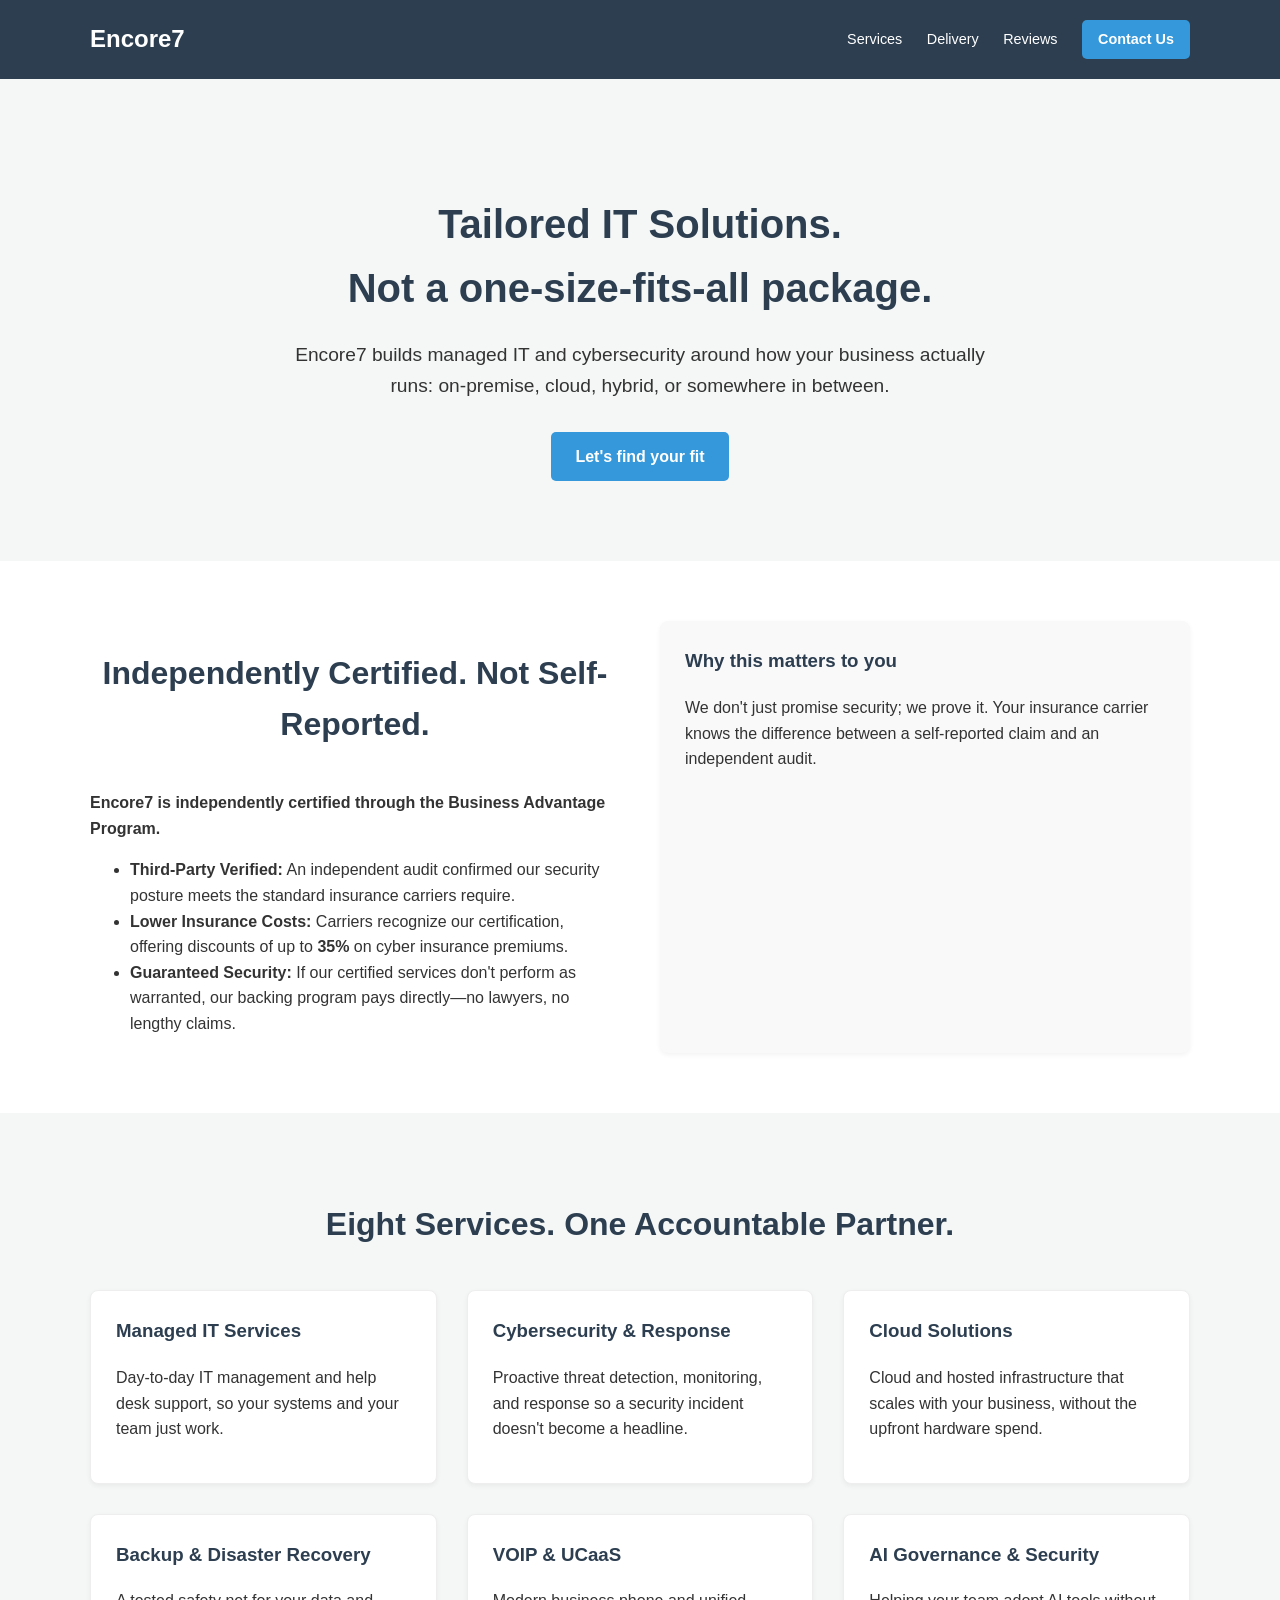
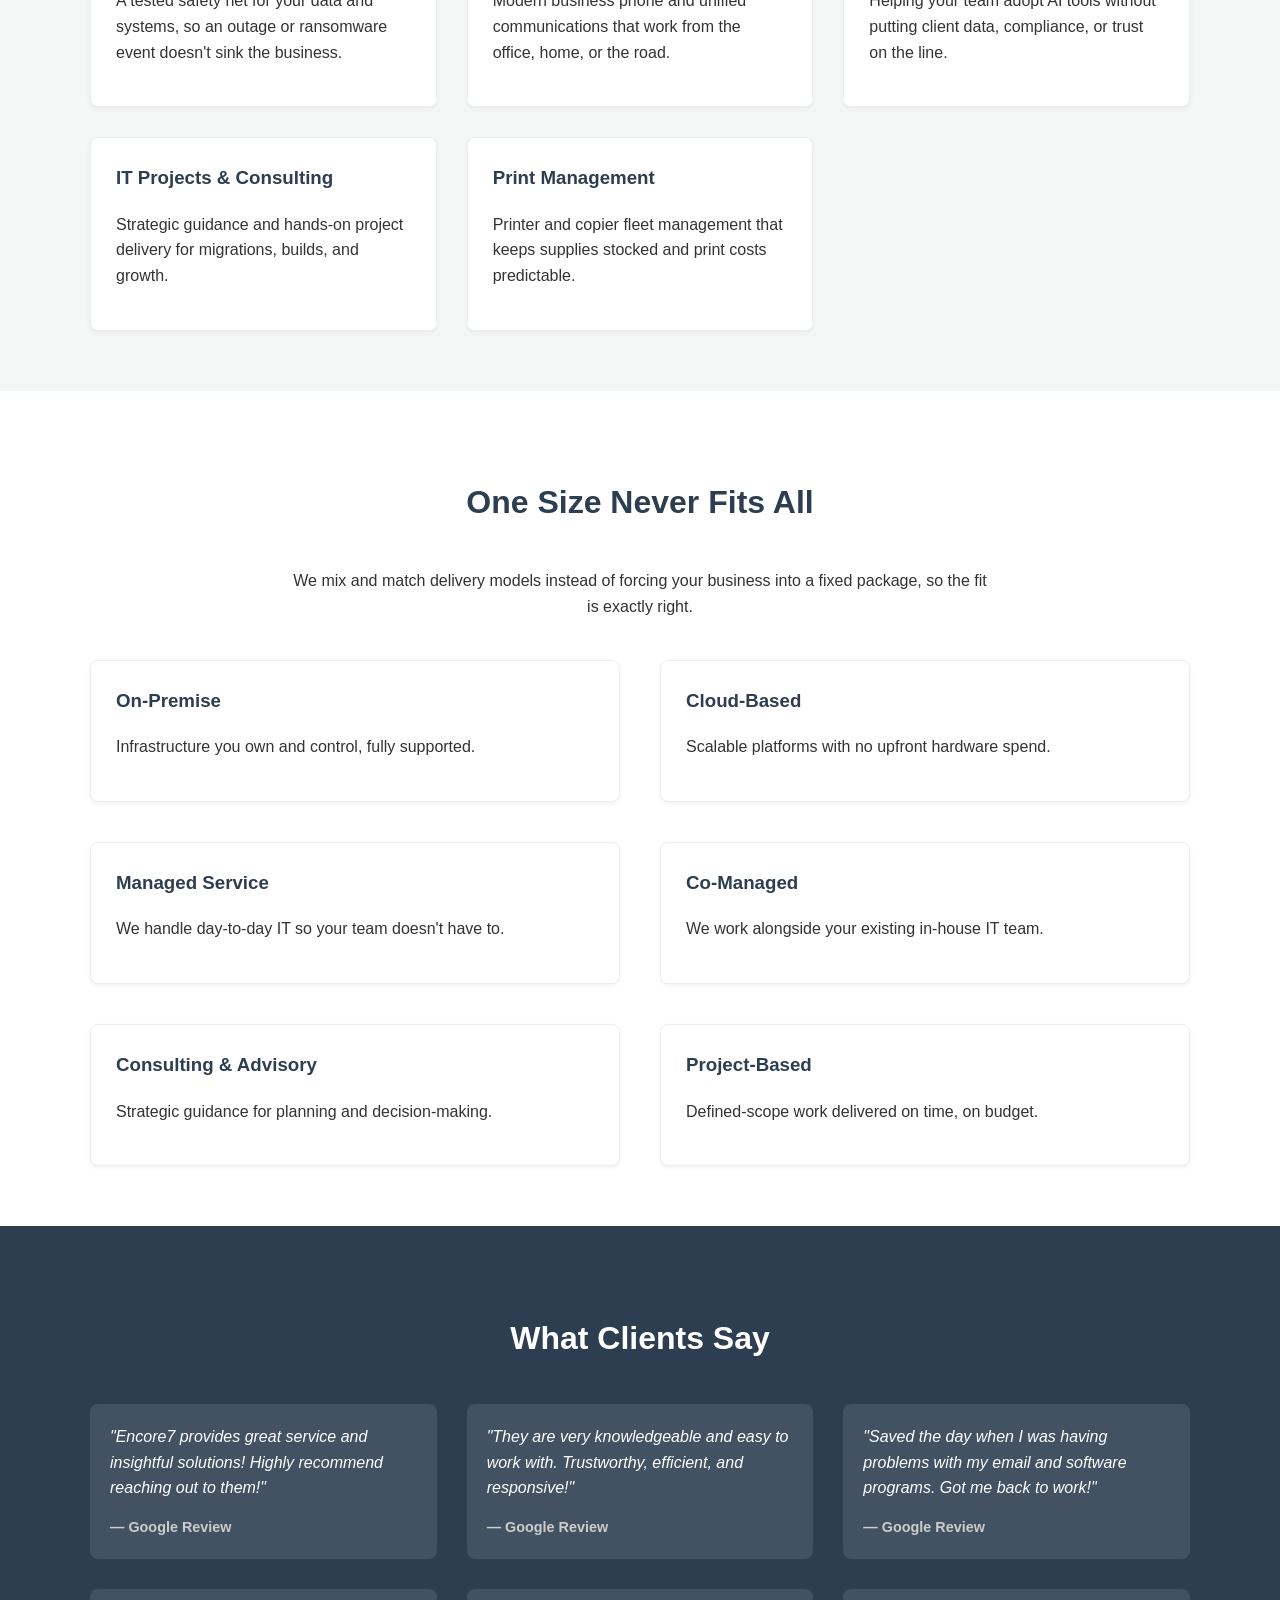
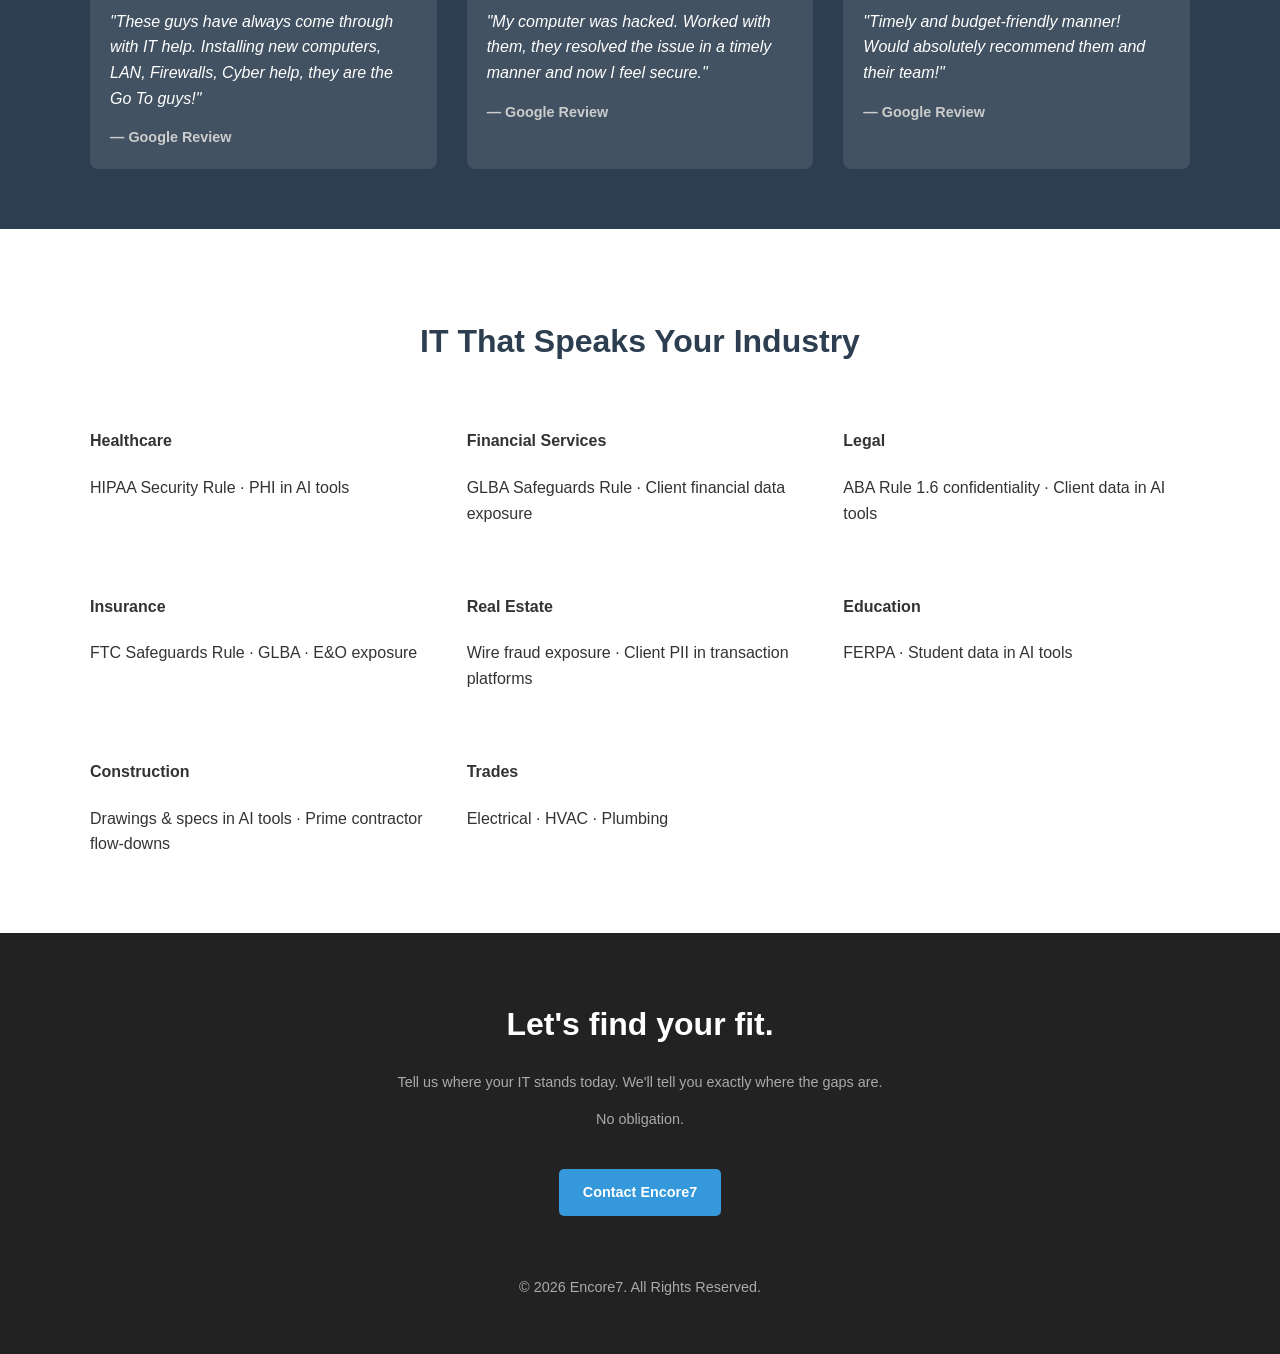
==== intex.html @ fee442d4 "Add files via upload" ====
<!DOCTYPE html>
<html lang="en">
<head>
    <meta charset="UTF-8">
    <meta name="viewport" content="width=device-width, initial-scale=1.0">
    <title>Encore7 | Tailored IT Solutions</title>
    <style>
        :root {
            --primary: #2c3e50;
            --accent: #3498db;
            --light: #f4f7f6;
            --text: #333;
            --white: #ffffff;
        }
        
        body {
            font-family: -apple-system, BlinkMacSystemFont, "Segoe UI", Roboto, Helvetica, Arial, sans-serif;
            line-height: 1.6;
            color: var(--text);
            margin: 0;
            padding: 0;
            background-color: var(--white);
        }

        /* Layout */
        .container {
            max-width: 1100px;
            margin: 0 auto;
            padding: 0 20px;
        }

        section {
            padding: 60px 0;
        }

        /* Header */
        header {
            background: var(--primary);
            color: var(--white);
            padding: 20px 0;
            position: sticky;
            top: 0;
            z-index: 100;
        }

        nav {
            display: flex;
            justify-content: space-between;
            align-items: center;
        }

        .logo {
            font-size: 1.5rem;
            font-weight: bold;
            color: var(--white);
            text-decoration: none;
        }

        .nav-links a {
            color: var(--white);
            text-decoration: none;
            margin-left: 20px;
            font-size: 0.9rem;
        }

        /* Hero */
        .hero {
            background: var(--light);
            text-align: center;
            padding: 80px 20px;
        }

        .hero h1 {
            font-size: 2.5rem;
            margin-bottom: 20px;
            color: var(--primary);
        }

        .hero p {
            font-size: 1.2rem;
            max-width: 700px;
            margin: 0 auto 30px;
        }

        .btn {
            display: inline-block;
            background: var(--accent);
            color: var(--white);
            padding: 12px 24px;
            text-decoration: none;
            border-radius: 5px;
            font-weight: bold;
            transition: background 0.3s;
        }

        .btn:hover {
            background: #2980b9;
        }

        /* Sections */
        h2 {
            text-align: center;
            font-size: 2rem;
            margin-bottom: 40px;
            color: var(--primary);
        }

        /* Grid Layouts */
        .grid-3 {
            display: grid;
            grid-template-columns: repeat(auto-fit, minmax(300px, 1fr));
            gap: 30px;
        }

        .grid-2 {
            display: grid;
            grid-template-columns: repeat(auto-fit, minmax(400px, 1fr));
            gap: 40px;
        }

        /* Cards */
        .card {
            background: var(--white);
            border: 1px solid #eee;
            padding: 25px;
            border-radius: 8px;
            box-shadow: 0 2px 5px rgba(0,0,0,0.05);
            transition: transform 0.2s;
        }

        .card:hover {
            transform: translateY(-5px);
            border-color: var(--accent);
        }

        .card h3 {
            margin-top: 0;
            color: var(--primary);
        }

        .badge {
            display: inline-block;
            background: #e8f6f3;
            color: #1abc9c;
            padding: 5px 10px;
            border-radius: 4px;
            font-size: 0.8rem;
            font-weight: bold;
            margin-bottom: 15px;
        }

        /* Testimonials */
        .testimonials {
            background: var(--primary);
            color: var(--white);
        }

        .testimonials h2 {
            color: var(--white);
        }

        .testimonial-card {
            background: rgba(255,255,255,0.1);
            padding: 20px;
            border-radius: 8px;
            font-style: italic;
        }

        .testimonial-author {
            display: block;
            margin-top: 15px;
            font-weight: bold;
            font-style: normal;
            font-size: 0.9rem;
            color: #ccc;
        }

        /* Footer */
        footer {
            background: #222;
            color: #aaa;
            text-align: center;
            padding: 40px 0;
            font-size: 0.9rem;
        }

        @media (max-width: 768px) {
            .hero h1 { font-size: 1.8rem; }
            .grid-2, .grid-3 { grid-template-columns: 1fr; }
        }
    </style>
</head>
<body>

    <header>
        <div class="container">
            <nav>
                <a href="#" class="logo">Encore7</a>
                <div class="nav-links">
                    <a href="#services">Services</a>
                    <a href="#models">Delivery</a>
                    <a href="#testimonials">Reviews</a>
                    <a href="#contact" class="btn" style="margin-left: 20px; padding: 8px 16px;">Contact Us</a>
                </div>
            </nav>
        </div>
    </header>

    <!-- Hero Section -->
    <section class="hero">
        <div class="container">
            <h1>Tailored IT Solutions.<br>Not a one-size-fits-all package.</h1>
            <p>Encore7 builds managed IT and cybersecurity around how your business actually runs: on-premise, cloud, hybrid, or somewhere in between.</p>
            <a href="#contact" class="btn">Let's find your fit</a>
        </div>
    </section>

    <!-- Certification Section -->
    <section>
        <div class="container">
            <div class="grid-2">
                <div>
                    <h2>Independently Certified. Not Self-Reported.</h2>
                    <p><strong>Encore7 is independently certified through the Business Advantage Program.</strong></p>
                    <ul>
                        <li><strong>Third-Party Verified:</strong> An independent audit confirmed our security posture meets the standard insurance carriers require.</li>
                        <li><strong>Lower Insurance Costs:</strong> Carriers recognize our certification, offering discounts of up to <strong>35%</strong> on cyber insurance premiums.</li>
                        <li><strong>Guaranteed Security:</strong> If our certified services don't perform as warranted, our backing program pays directly—no lawyers, no lengthy claims.</li>
                    </ul>
                </div>
                <div class="card" style="background: #f9f9f9; border: none;">
                    <h3>Why this matters to you</h3>
                    <p>We don't just promise security; we prove it. Your insurance carrier knows the difference between a self-reported claim and an independent audit.</p>
                </div>
            </div>
        </div>
    </section>

    <!-- Services Section -->
    <section id="services" style="background: #f4f7f6;">
        <div class="container">
            <h2>Eight Services. One Accountable Partner.</h2>
            <div class="grid-3">
                <div class="card">
                    <h3>Managed IT Services</h3>
                    <p>Day-to-day IT management and help desk support, so your systems and your team just work.</p>
                </div>
                <div class="card">
                    <h3>Cybersecurity & Response</h3>
                    <p>Proactive threat detection, monitoring, and response so a security incident doesn't become a headline.</p>
                </div>
                <div class="card">
                    <h3>Cloud Solutions</h3>
                    <p>Cloud and hosted infrastructure that scales with your business, without the upfront hardware spend.</p>
                </div>
                <div class="card">
                    <h3>Backup & Disaster Recovery</h3>
                    <p>A tested safety net for your data and systems, so an outage or ransomware event doesn't sink the business.</p>
                </div>
                <div class="card">
                    <h3>VOIP & UCaaS</h3>
                    <p>Modern business phone and unified communications that work from the office, home, or the road.</p>
                </div>
                <div class="card">
                    <h3>AI Governance & Security</h3>
                    <p>Helping your team adopt AI tools without putting client data, compliance, or trust on the line.</p>
                </div>
                <div class="card">
                    <h3>IT Projects & Consulting</h3>
                    <p>Strategic guidance and hands-on project delivery for migrations, builds, and growth.</p>
                </div>
                <div class="card">
                    <h3>Print Management</h3>
                    <p>Printer and copier fleet management that keeps supplies stocked and print costs predictable.</p>
                </div>
            </div>
        </div>
    </section>

    <!-- Delivery Models -->
    <section id="models">
        <div class="container">
            <h2>One Size Never Fits All</h2>
            <p style="text-align: center; max-width: 700px; margin: 0 auto 40px;">We mix and match delivery models instead of forcing your business into a fixed package, so the fit is exactly right.</p>
            <div class="grid-2">
                <div class="card">
                    <h3>On-Premise</h3>
                    <p>Infrastructure you own and control, fully supported.</p>
                </div>
                <div class="card">
                    <h3>Cloud-Based</h3>
                    <p>Scalable platforms with no upfront hardware spend.</p>
                </div>
                <div class="card">
                    <h3>Managed Service</h3>
                    <p>We handle day-to-day IT so your team doesn't have to.</p>
                </div>
                <div class="card">
                    <h3>Co-Managed</h3>
                    <p>We work alongside your existing in-house IT team.</p>
                </div>
                <div class="card">
                    <h3>Consulting & Advisory</h3>
                    <p>Strategic guidance for planning and decision-making.</p>
                </div>
                <div class="card">
                    <h3>Project-Based</h3>
                    <p>Defined-scope work delivered on time, on budget.</p>
                </div>
            </div>
        </div>
    </section>

    <!-- Testimonials -->
    <section id="testimonials" class="testimonials">
        <div class="container">
            <h2>What Clients Say</h2>
            <div class="grid-3">
                <div class="testimonial-card">
                    "Encore7 provides great service and insightful solutions! Highly recommend reaching out to them!"
                    <span class="testimonial-author">— Google Review</span>
                </div>
                <div class="testimonial-card">
                    "They are very knowledgeable and easy to work with. Trustworthy, efficient, and responsive!"
                    <span class="testimonial-author">— Google Review</span>
                </div>
                <div class="testimonial-card">
                    "Saved the day when I was having problems with my email and software programs. Got me back to work!"
                    <span class="testimonial-author">— Google Review</span>
                </div>
                <div class="testimonial-card">
                    "These guys have always come through with IT help. Installing new computers, LAN, Firewalls, Cyber help, they are the Go To guys!"
                    <span class="testimonial-author">— Google Review</span>
                </div>
                <div class="testimonial-card">
                    "My computer was hacked. Worked with them, they resolved the issue in a timely manner and now I feel secure."
                    <span class="testimonial-author">— Google Review</span>
                </div>
                <div class="testimonial-card">
                    "Timely and budget-friendly manner! Would absolutely recommend them and their team!"
                    <span class="testimonial-author">— Google Review</span>
                </div>
            </div>
        </div>
    </section>

    <!-- Industry Compliance -->
    <section>
        <div class="container">
            <h2>IT That Speaks Your Industry</h2>
            <div class="grid-3">
                <div>
                    <h4>Healthcare</h4>
                    <p>HIPAA Security Rule · PHI in AI tools</p>
                </div>
                <div>
                    <h4>Financial Services</h4>
                    <p>GLBA Safeguards Rule · Client financial data exposure</p>
                </div>
                <div>
                    <h4>Legal</h4>
                    <p>ABA Rule 1.6 confidentiality · Client data in AI tools</p>
                </div>
                <div>
                    <h4>Insurance</h4>
                    <p>FTC Safeguards Rule · GLBA · E&O exposure</p>
                </div>
                <div>
                    <h4>Real Estate</h4>
                    <p>Wire fraud exposure · Client PII in transaction platforms</p>
                </div>
                <div>
                    <h4>Education</h4>
                    <p>FERPA · Student data in AI tools</p>
                </div>
                <div>
                    <h4>Construction</h4>
                    <p>Drawings & specs in AI tools · Prime contractor flow-downs</p>
                </div>
                <div>
                    <h4>Trades</h4>
                    <p>Electrical · HVAC · Plumbing</p>
                </div>
            </div>
        </div>
    </section>

    <!-- Contact / Footer -->
    <footer id="contact">
        <div class="container">
            <h2 style="color: white; margin-bottom: 20px;">Let's find your fit.</h2>
            <p>Tell us where your IT stands today. We'll tell you exactly where the gaps are.</p>
            <p>No obligation.</p>
            <br>
            <a href="mailto:contact@encore7.com" class="btn">Contact Encore7</a>
            <br><br><br>
            <p>&copy; 2026 Encore7. All Rights Reserved.</p>
        </div>
    </footer>

</body>
</html>
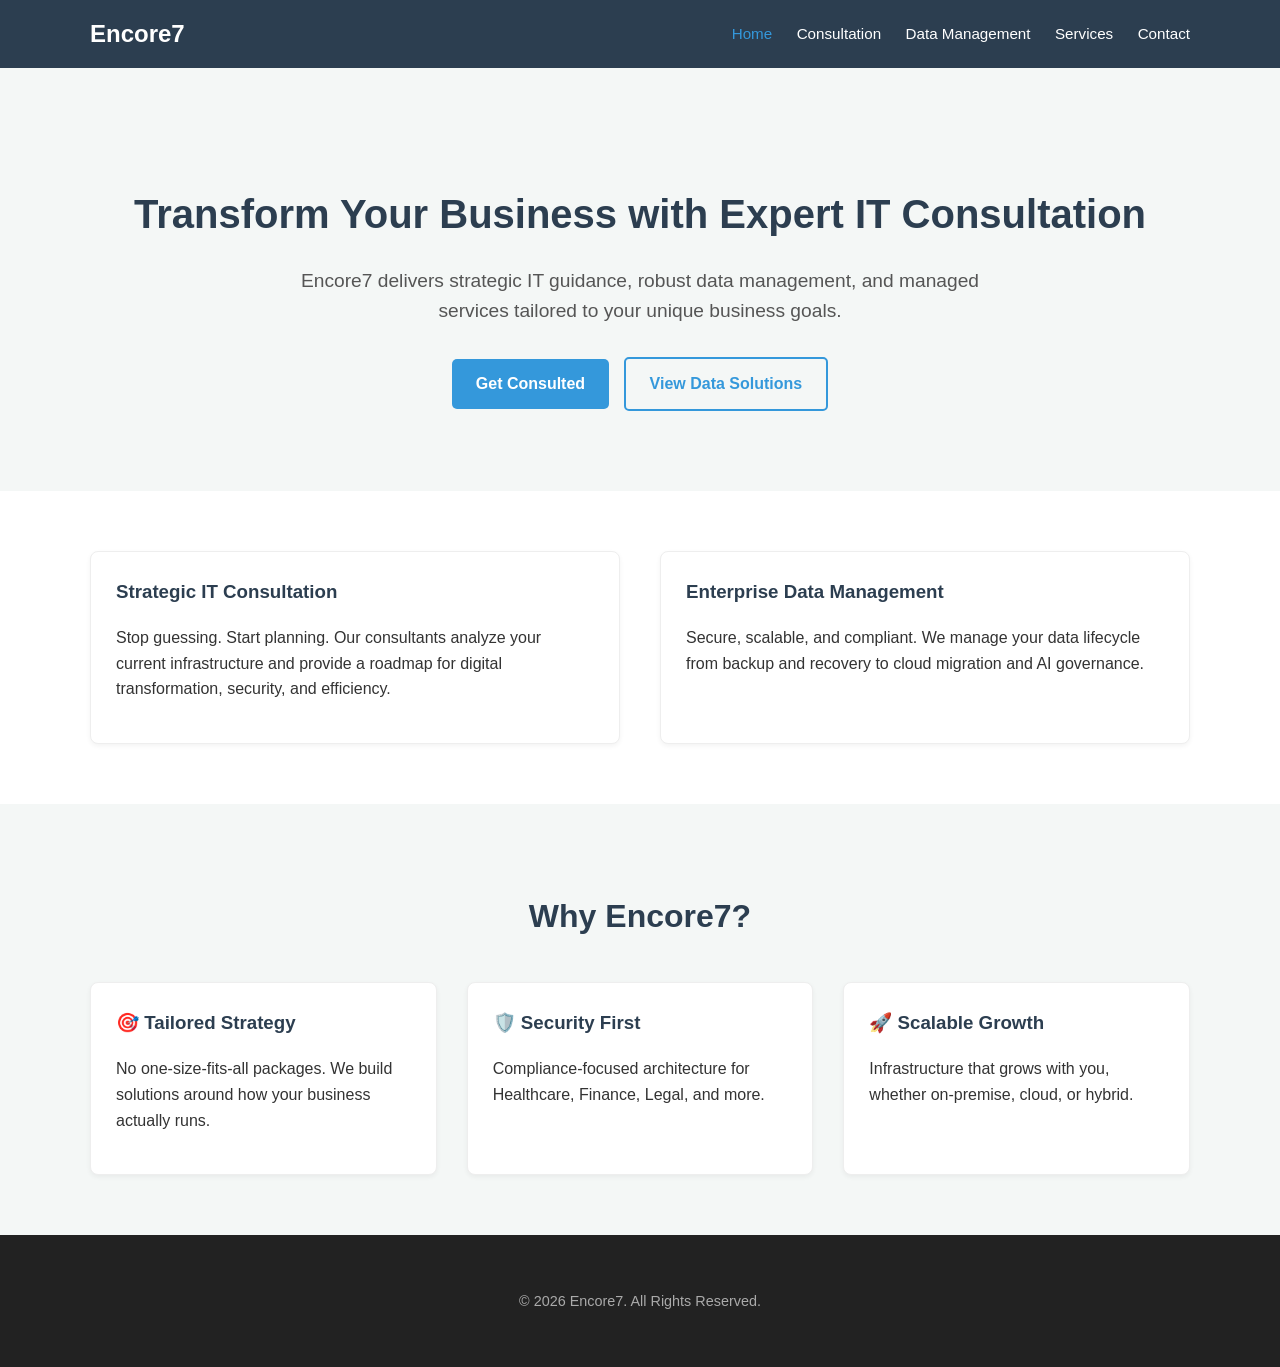
==== commit e91cbf1a: "Revise title, navigation, and hero section content Updated the title and added navigation links for " ====
--- a/intex.html
+++ b/intex.html
@@ -3,400 +3,75 @@
 <head>
     <meta charset="UTF-8">
     <meta name="viewport" content="width=device-width, initial-scale=1.0">
-    <title>Encore7 | Tailored IT Solutions</title>
-    <style>
-        :root {
-            --primary: #2c3e50;
-            --accent: #3498db;
-            --light: #f4f7f6;
-            --text: #333;
-            --white: #ffffff;
-        }
-        
-        body {
-            font-family: -apple-system, BlinkMacSystemFont, "Segoe UI", Roboto, Helvetica, Arial, sans-serif;
-            line-height: 1.6;
-            color: var(--text);
-            margin: 0;
-            padding: 0;
-            background-color: var(--white);
-        }
-
-        /* Layout */
-        .container {
-            max-width: 1100px;
-            margin: 0 auto;
-            padding: 0 20px;
-        }
-
-        section {
-            padding: 60px 0;
-        }
-
-        /* Header */
-        header {
-            background: var(--primary);
-            color: var(--white);
-            padding: 20px 0;
-            position: sticky;
-            top: 0;
-            z-index: 100;
-        }
-
-        nav {
-            display: flex;
-            justify-content: space-between;
-            align-items: center;
-        }
-
-        .logo {
-            font-size: 1.5rem;
-            font-weight: bold;
-            color: var(--white);
-            text-decoration: none;
-        }
-
-        .nav-links a {
-            color: var(--white);
-            text-decoration: none;
-            margin-left: 20px;
-            font-size: 0.9rem;
-        }
-
-        /* Hero */
-        .hero {
-            background: var(--light);
-            text-align: center;
-            padding: 80px 20px;
-        }
-
-        .hero h1 {
-            font-size: 2.5rem;
-            margin-bottom: 20px;
-            color: var(--primary);
-        }
-
-        .hero p {
-            font-size: 1.2rem;
-            max-width: 700px;
-            margin: 0 auto 30px;
-        }
-
-        .btn {
-            display: inline-block;
-            background: var(--accent);
-            color: var(--white);
-            padding: 12px 24px;
-            text-decoration: none;
-            border-radius: 5px;
-            font-weight: bold;
-            transition: background 0.3s;
-        }
-
-        .btn:hover {
-            background: #2980b9;
-        }
-
-        /* Sections */
-        h2 {
-            text-align: center;
-            font-size: 2rem;
-            margin-bottom: 40px;
-            color: var(--primary);
-        }
-
-        /* Grid Layouts */
-        .grid-3 {
-            display: grid;
-            grid-template-columns: repeat(auto-fit, minmax(300px, 1fr));
-            gap: 30px;
-        }
-
-        .grid-2 {
-            display: grid;
-            grid-template-columns: repeat(auto-fit, minmax(400px, 1fr));
-            gap: 40px;
-        }
-
-        /* Cards */
-        .card {
-            background: var(--white);
-            border: 1px solid #eee;
-            padding: 25px;
-            border-radius: 8px;
-            box-shadow: 0 2px 5px rgba(0,0,0,0.05);
-            transition: transform 0.2s;
-        }
-
-        .card:hover {
-            transform: translateY(-5px);
-            border-color: var(--accent);
-        }
-
-        .card h3 {
-            margin-top: 0;
-            color: var(--primary);
-        }
-
-        .badge {
-            display: inline-block;
-            background: #e8f6f3;
-            color: #1abc9c;
-            padding: 5px 10px;
-            border-radius: 4px;
-            font-size: 0.8rem;
-            font-weight: bold;
-            margin-bottom: 15px;
-        }
-
-        /* Testimonials */
-        .testimonials {
-            background: var(--primary);
-            color: var(--white);
-        }
-
-        .testimonials h2 {
-            color: var(--white);
-        }
-
-        .testimonial-card {
-            background: rgba(255,255,255,0.1);
-            padding: 20px;
-            border-radius: 8px;
-            font-style: italic;
-        }
-
-        .testimonial-author {
-            display: block;
-            margin-top: 15px;
-            font-weight: bold;
-            font-style: normal;
-            font-size: 0.9rem;
-            color: #ccc;
-        }
-
-        /* Footer */
-        footer {
-            background: #222;
-            color: #aaa;
-            text-align: center;
-            padding: 40px 0;
-            font-size: 0.9rem;
-        }
-
-        @media (max-width: 768px) {
-            .hero h1 { font-size: 1.8rem; }
-            .grid-2, .grid-3 { grid-template-columns: 1fr; }
-        }
-    </style>
+    <title>Encore7 | IT Consultation & Data Management</title>
+    <link rel="stylesheet" href="css/style.css">
 </head>
 <body>
-
     <header>
         <div class="container">
             <nav>
-                <a href="#" class="logo">Encore7</a>
+                <a href="index.html" class="logo">Encore7</a>
                 <div class="nav-links">
-                    <a href="#services">Services</a>
-                    <a href="#models">Delivery</a>
-                    <a href="#testimonials">Reviews</a>
-                    <a href="#contact" class="btn" style="margin-left: 20px; padding: 8px 16px;">Contact Us</a>
+                    <a href="index.html" class="active">Home</a>
+                    <a href="consultation.html">Consultation</a>
+                    <a href="data-management.html">Data Management</a>
+                    <a href="services.html">Services</a>
+                    <a href="contact.html">Contact</a>
                 </div>
             </nav>
         </div>
     </header>
 
-    <!-- Hero Section -->
     <section class="hero">
         <div class="container">
-            <h1>Tailored IT Solutions.<br>Not a one-size-fits-all package.</h1>
-            <p>Encore7 builds managed IT and cybersecurity around how your business actually runs: on-premise, cloud, hybrid, or somewhere in between.</p>
-            <a href="#contact" class="btn">Let's find your fit</a>
+            <h1>Transform Your Business with Expert IT Consultation</h1>
+            <p>Encore7 delivers strategic IT guidance, robust data management, and managed services tailored to your unique business goals.</p>
+            <div style="margin-top: 20px;">
+                <a href="consultation.html" class="btn">Get Consulted</a>
+                <a href="data-management.html" class="btn btn-outline" style="margin-left: 10px;">View Data Solutions</a>
+            </div>
         </div>
     </section>
 
-    <!-- Certification Section -->
     <section>
         <div class="container">
             <div class="grid-2">
-                <div>
-                    <h2>Independently Certified. Not Self-Reported.</h2>
-                    <p><strong>Encore7 is independently certified through the Business Advantage Program.</strong></p>
-                    <ul>
-                        <li><strong>Third-Party Verified:</strong> An independent audit confirmed our security posture meets the standard insurance carriers require.</li>
-                        <li><strong>Lower Insurance Costs:</strong> Carriers recognize our certification, offering discounts of up to <strong>35%</strong> on cyber insurance premiums.</li>
-                        <li><strong>Guaranteed Security:</strong> If our certified services don't perform as warranted, our backing program pays directly—no lawyers, no lengthy claims.</li>
-                    </ul>
+                <div class="card">
+                    <h3>Strategic IT Consultation</h3>
+                    <p>Stop guessing. Start planning. Our consultants analyze your current infrastructure and provide a roadmap for digital transformation, security, and efficiency.</p>
                 </div>
-                <div class="card" style="background: #f9f9f9; border: none;">
-                    <h3>Why this matters to you</h3>
-                    <p>We don't just promise security; we prove it. Your insurance carrier knows the difference between a self-reported claim and an independent audit.</p>
+                <div class="card">
+                    <h3>Enterprise Data Management</h3>
+                    <p>Secure, scalable, and compliant. We manage your data lifecycle from backup and recovery to cloud migration and AI governance.</p>
                 </div>
             </div>
         </div>
     </section>
 
-    <!-- Services Section -->
-    <section id="services" style="background: #f4f7f6;">
+    <section style="background: var(--light);">
         <div class="container">
-            <h2>Eight Services. One Accountable Partner.</h2>
+            <h2>Why Encore7?</h2>
             <div class="grid-3">
                 <div class="card">
-                    <h3>Managed IT Services</h3>
-                    <p>Day-to-day IT management and help desk support, so your systems and your team just work.</p>
+                    <h3>🎯 Tailored Strategy</h3>
+                    <p>No one-size-fits-all packages. We build solutions around how your business actually runs.</p>
                 </div>
                 <div class="card">
-                    <h3>Cybersecurity & Response</h3>
-                    <p>Proactive threat detection, monitoring, and response so a security incident doesn't become a headline.</p>
+                    <h3>🛡️ Security First</h3>
+                    <p>Compliance-focused architecture for Healthcare, Finance, Legal, and more.</p>
                 </div>
                 <div class="card">
-                    <h3>Cloud Solutions</h3>
-                    <p>Cloud and hosted infrastructure that scales with your business, without the upfront hardware spend.</p>
-                </div>
-                <div class="card">
-                    <h3>Backup & Disaster Recovery</h3>
-                    <p>A tested safety net for your data and systems, so an outage or ransomware event doesn't sink the business.</p>
-                </div>
-                <div class="card">
-                    <h3>VOIP & UCaaS</h3>
-                    <p>Modern business phone and unified communications that work from the office, home, or the road.</p>
-                </div>
-                <div class="card">
-                    <h3>AI Governance & Security</h3>
-                    <p>Helping your team adopt AI tools without putting client data, compliance, or trust on the line.</p>
-                </div>
-                <div class="card">
-                    <h3>IT Projects & Consulting</h3>
-                    <p>Strategic guidance and hands-on project delivery for migrations, builds, and growth.</p>
-                </div>
-                <div class="card">
-                    <h3>Print Management</h3>
-                    <p>Printer and copier fleet management that keeps supplies stocked and print costs predictable.</p>
+                    <h3>🚀 Scalable Growth</h3>
+                    <p>Infrastructure that grows with you, whether on-premise, cloud, or hybrid.</p>
                 </div>
             </div>
         </div>
     </section>
 
-    <!-- Delivery Models -->
-    <section id="models">
+    <footer>
         <div class="container">
-            <h2>One Size Never Fits All</h2>
-            <p style="text-align: center; max-width: 700px; margin: 0 auto 40px;">We mix and match delivery models instead of forcing your business into a fixed package, so the fit is exactly right.</p>
-            <div class="grid-2">
-                <div class="card">
-                    <h3>On-Premise</h3>
-                    <p>Infrastructure you own and control, fully supported.</p>
-                </div>
-                <div class="card">
-                    <h3>Cloud-Based</h3>
-                    <p>Scalable platforms with no upfront hardware spend.</p>
-                </div>
-                <div class="card">
-                    <h3>Managed Service</h3>
-                    <p>We handle day-to-day IT so your team doesn't have to.</p>
-                </div>
-                <div class="card">
-                    <h3>Co-Managed</h3>
-                    <p>We work alongside your existing in-house IT team.</p>
-                </div>
-                <div class="card">
-                    <h3>Consulting & Advisory</h3>
-                    <p>Strategic guidance for planning and decision-making.</p>
-                </div>
-                <div class="card">
-                    <h3>Project-Based</h3>
-                    <p>Defined-scope work delivered on time, on budget.</p>
-                </div>
-            </div>
-        </div>
-    </section>
-
-    <!-- Testimonials -->
-    <section id="testimonials" class="testimonials">
-        <div class="container">
-            <h2>What Clients Say</h2>
-            <div class="grid-3">
-                <div class="testimonial-card">
-                    "Encore7 provides great service and insightful solutions! Highly recommend reaching out to them!"
-                    <span class="testimonial-author">— Google Review</span>
-                </div>
-                <div class="testimonial-card">
-                    "They are very knowledgeable and easy to work with. Trustworthy, efficient, and responsive!"
-                    <span class="testimonial-author">— Google Review</span>
-                </div>
-                <div class="testimonial-card">
-                    "Saved the day when I was having problems with my email and software programs. Got me back to work!"
-                    <span class="testimonial-author">— Google Review</span>
-                </div>
-                <div class="testimonial-card">
-                    "These guys have always come through with IT help. Installing new computers, LAN, Firewalls, Cyber help, they are the Go To guys!"
-                    <span class="testimonial-author">— Google Review</span>
-                </div>
-                <div class="testimonial-card">
-                    "My computer was hacked. Worked with them, they resolved the issue in a timely manner and now I feel secure."
-                    <span class="testimonial-author">— Google Review</span>
-                </div>
-                <div class="testimonial-card">
-                    "Timely and budget-friendly manner! Would absolutely recommend them and their team!"
-                    <span class="testimonial-author">— Google Review</span>
-                </div>
-            </div>
-        </div>
-    </section>
-
-    <!-- Industry Compliance -->
-    <section>
-        <div class="container">
-            <h2>IT That Speaks Your Industry</h2>
-            <div class="grid-3">
-                <div>
-                    <h4>Healthcare</h4>
-                    <p>HIPAA Security Rule · PHI in AI tools</p>
-                </div>
-                <div>
-                    <h4>Financial Services</h4>
-                    <p>GLBA Safeguards Rule · Client financial data exposure</p>
-                </div>
-                <div>
-                    <h4>Legal</h4>
-                    <p>ABA Rule 1.6 confidentiality · Client data in AI tools</p>
-                </div>
-                <div>
-                    <h4>Insurance</h4>
-                    <p>FTC Safeguards Rule · GLBA · E&O exposure</p>
-                </div>
-                <div>
-                    <h4>Real Estate</h4>
-                    <p>Wire fraud exposure · Client PII in transaction platforms</p>
-                </div>
-                <div>
-                    <h4>Education</h4>
-                    <p>FERPA · Student data in AI tools</p>
-                </div>
-                <div>
-                    <h4>Construction</h4>
-                    <p>Drawings & specs in AI tools · Prime contractor flow-downs</p>
-                </div>
-                <div>
-                    <h4>Trades</h4>
-                    <p>Electrical · HVAC · Plumbing</p>
-                </div>
-            </div>
-        </div>
-    </section>
-
-    <!-- Contact / Footer -->
-    <footer id="contact">
-        <div class="container">
-            <h2 style="color: white; margin-bottom: 20px;">Let's find your fit.</h2>
-            <p>Tell us where your IT stands today. We'll tell you exactly where the gaps are.</p>
-            <p>No obligation.</p>
-            <br>
-            <a href="mailto:contact@encore7.com" class="btn">Contact Encore7</a>
-            <br><br><br>
             <p>&copy; 2026 Encore7. All Rights Reserved.</p>
         </div>
     </footer>
-
 </body>
-</html>+</html>
--- a/css/style.css
+++ b/css/style.css
@@ -0,0 +1,65 @@
+/* css/style.css */
+:root {
+    --primary: #2c3e50;
+    --accent: #3498db;
+    --light: #f4f7f6;
+    --text: #333;
+    --white: #ffffff;
+    --gray: #f8f9fa;
+}
+
+body {
+    font-family: -apple-system, BlinkMacSystemFont, "Segoe UI", Roboto, sans-serif;
+    line-height: 1.6;
+    color: var(--text);
+    margin: 0;
+    padding: 0;
+    display: flex;
+    flex-direction: column;
+    min-height: 100vh;
+}
+
+/* Layout */
+.container { max-width: 1100px; margin: 0 auto; padding: 0 20px; }
+section { padding: 60px 0; }
+
+/* Header & Nav */
+header { background: var(--primary); color: var(--white); padding: 15px 0; }
+nav { display: flex; justify-content: space-between; align-items: center; }
+.logo { font-size: 1.5rem; font-weight: bold; color: var(--white); text-decoration: none; }
+.nav-links a { color: var(--white); text-decoration: none; margin-left: 20px; font-size: 0.95rem; transition: color 0.3s; }
+.nav-links a:hover, .nav-links a.active { color: var(--accent); }
+
+/* Hero */
+.hero { background: var(--light); text-align: center; padding: 80px 20px; }
+.hero h1 { font-size: 2.5rem; margin-bottom: 20px; color: var(--primary); }
+.hero p { font-size: 1.2rem; max-width: 700px; margin: 0 auto 30px; color: #555; }
+
+/* Buttons */
+.btn { display: inline-block; background: var(--accent); color: var(--white); padding: 12px 24px; text-decoration: none; border-radius: 5px; font-weight: bold; transition: background 0.3s; }
+.btn:hover { background: #2980b9; }
+.btn-outline { background: transparent; border: 2px solid var(--accent); color: var(--accent); }
+.btn-outline:hover { background: var(--accent); color: var(--white); }
+
+/* Cards & Grids */
+h2 { text-align: center; font-size: 2rem; margin-bottom: 40px; color: var(--primary); }
+.grid-3 { display: grid; grid-template-columns: repeat(auto-fit, minmax(300px, 1fr)); gap: 30px; }
+.grid-2 { display: grid; grid-template-columns: repeat(auto-fit, minmax(400px, 1fr)); gap: 40px; }
+
+.card { background: var(--white); border: 1px solid #eee; padding: 25px; border-radius: 8px; box-shadow: 0 2px 5px rgba(0,0,0,0.05); }
+.card h3 { margin-top: 0; color: var(--primary); }
+
+/* Page Specific */
+.content-page h1 { text-align: center; margin-bottom: 10px; }
+.content-page h3 { margin-top: 30px; }
+.feature-list li { margin-bottom: 10px; }
+.feature-list li strong { color: var(--primary); }
+
+/* Footer */
+footer { background: #222; color: #aaa; text-align: center; padding: 40px 0; margin-top: auto; font-size: 0.9rem; }
+
+/* Responsive */
+@media (max-width: 768px) {
+    .hero h1 { font-size: 1.8rem; }
+    .nav-links { display: none; } /* Simplified for demo, ideally add burger menu */
+}
